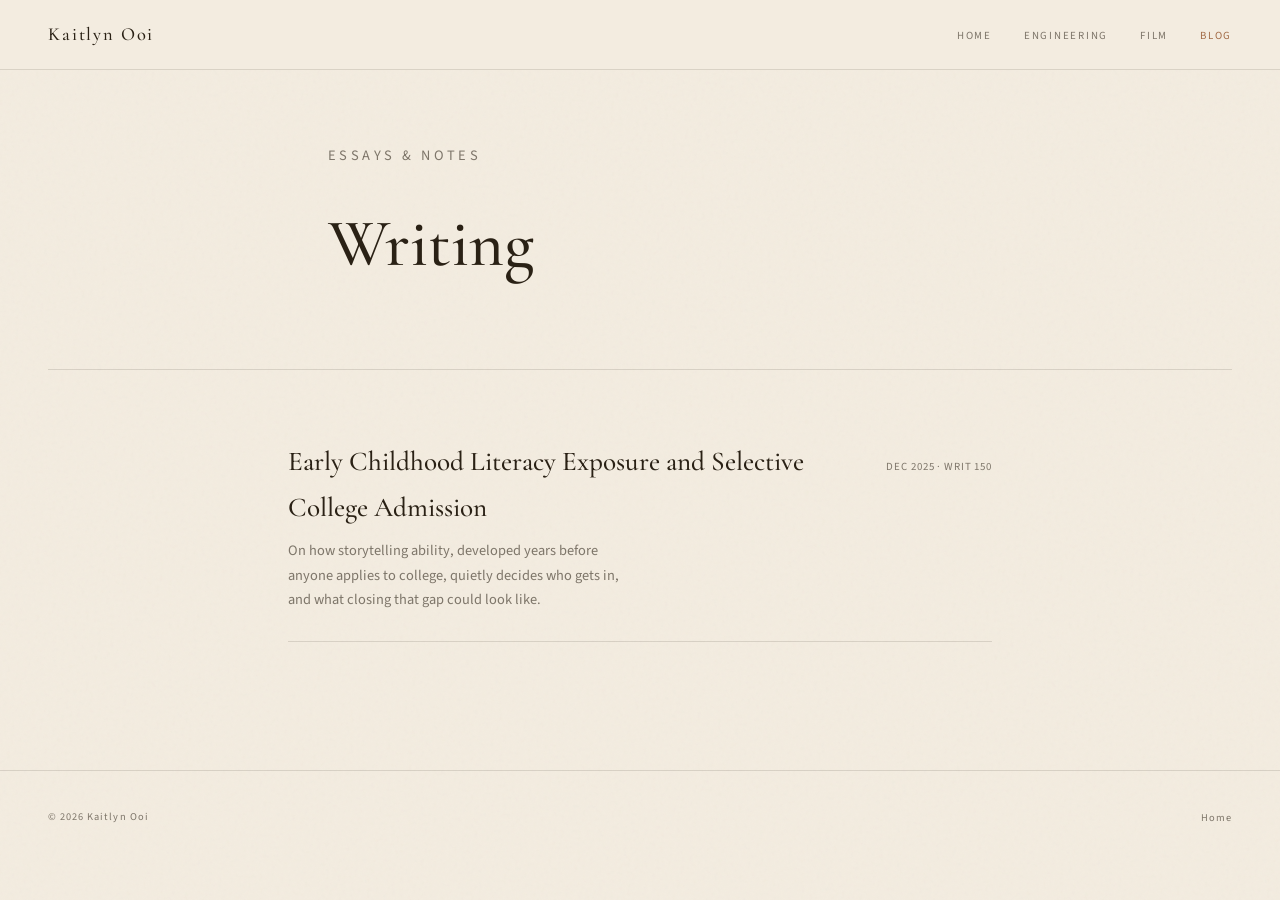
==== blog/index.html @ 4f5b2694 "Finish the round: full skills list, blog centering/sizing, tighter landing - Engineering: replaced t" ====
<!DOCTYPE html>
<html lang="en">
<head>
<meta charset="UTF-8">
<meta name="viewport" content="width=device-width, initial-scale=1.0">
<title>Kaitlyn Ooi — Blog</title>
<link rel="preconnect" href="https://fonts.googleapis.com">
<link href="https://fonts.googleapis.com/css2?family=Cormorant+Garamond:ital,wght@0,300;0,400;0,500;1,400&family=Source+Sans+3:wght@300;400;500;600&display=swap" rel="stylesheet">
<link rel="stylesheet" href="../css/style.css">
<style>
  main { position: relative; z-index: 1; min-height: calc(100vh - 130px); }

  .header { padding: 4.5rem 3rem 3rem; max-width: 720px; margin: 0 auto; }
  .header-label { font-size: 0.68rem; letter-spacing: 0.24em; text-transform: uppercase; color: var(--accent); margin-bottom: 1.1rem; }
  .header h1 { font-family: 'Cormorant Garamond', serif; font-size: clamp(2.8rem, 6vw, 4.2rem); font-weight: 500; margin-bottom: 1.2rem; }
  .header h1 em { font-style: italic; color: var(--accent); font-weight: 400; }
  .header p { font-size: 0.9rem; color: var(--muted); max-width: 480px; line-height: 1.9; }

  .divider { margin: 0 3rem; border: none; border-top: 1px solid var(--border); }

  .posts { padding: 2.5rem 3rem 4rem; max-width: 800px; margin: 0 auto; display: flex; flex-direction: column; }

  .post-row {
    display: flex; justify-content: space-between; align-items: baseline; gap: 1.5rem;
    padding: 1.8rem 0; border-bottom: 1px solid var(--border);
    text-decoration: none; color: var(--text); transition: opacity 0.2s, padding-left 0.2s;
  }
  .post-row:hover { opacity: 0.75; padding-left: 0.4rem; }
  .post-row-main { display: flex; flex-direction: column; gap: 0.5rem; }
  .post-row-title { font-family: 'Cormorant Garamond', serif; font-size: 1.7rem; font-weight: 500; }
  .post-row-excerpt { font-size: 0.9rem; color: var(--muted); line-height: 1.7; max-width: 50ch; }
  .post-row-meta { font-size: 0.68rem; letter-spacing: 0.08em; text-transform: uppercase; color: var(--muted); white-space: nowrap; }

  @media (max-width: 640px) {
    .header, .divider, .posts { padding-left: 1.5rem; padding-right: 1.5rem; }
    .divider { margin: 0; }
    .post-row { flex-direction: column; gap: 0.4rem; }
  }
</style>
</head>
<body>
<main>

  <nav class="site-nav">
    <a class="nav-name" href="../index.html">Kaitlyn Ooi</a>
    <ul class="nav-links">
      <li><a href="../index.html">Home</a></li>
      <li><a href="../engineering/index.html">Engineering</a></li>
      <li><a href="../film/index.html">Film</a></li>
      <li><a href="index.html" class="active">Blog</a></li>
    </ul>
  </nav>

  <div class="header">
    <p class="header-label">Essays &amp; Notes</p>
    <h1>Writing</h1>
  </div>

  <hr class="divider">

  <div class="posts">
    <a class="post-row" href="posts/early-childhood-literacy-and-college-admission.html">
      <span class="post-row-main">
        <span class="post-row-title">Early Childhood Literacy Exposure and Selective College Admission</span>
        <span class="post-row-excerpt">On how storytelling ability, developed years before anyone applies to college, quietly decides who gets in, and what closing that gap could look like.</span>
      </span>
      <span class="post-row-meta">Dec 2025 &middot; Writ 150</span>
    </a>
  </div>


</main>

<footer class="site-footer">
  <p>&copy; 2026 Kaitlyn Ooi</p>
  <ul class="footer-links">
    <li><a href="../index.html">Home</a></li>
  </ul>
</footer>

</body>
</html>
---- css/style.css ----
/* ============================================================
   Kaitlyn Ooi — shared theme
   Neutral beige / warm paper palette, one accent, no gradients.
   ============================================================ */

:root {
  --bg:        #f3ece0;
  --bg-alt:    #ece2cf;
  --surface:   #ece3d2;
  --border:    rgba(41, 33, 22, 0.13);
  --border-strong: rgba(41, 33, 22, 0.28);
  --text:      #2a2115;
  --muted:     rgba(42, 33, 21, 0.58);
  --muted-2:   rgba(42, 33, 21, 0.4);
  --accent:    #a26b46;
  --accent-soft: rgba(162, 107, 70, 0.1);
  --accent-line: rgba(162, 107, 70, 0.35);
  --nav-h: 4.4rem;
}

* , *::before, *::after { box-sizing: border-box; margin: 0; padding: 0; }

html { scroll-behavior: smooth; }

body {
  background: var(--bg);
  color: var(--text);
  font-family: 'Source Sans 3', sans-serif;
  font-weight: 400;
  line-height: 1.7;
  min-height: 100vh;
}

/* subtle paper grain, texture rather than a flat color */
body::before {
  content: '';
  position: fixed;
  inset: 0;
  background-image: url("data:image/svg+xml,%3Csvg viewBox='0 0 256 256' xmlns='http://www.w3.org/2000/svg'%3E%3Cfilter id='n'%3E%3CfeTurbulence type='fractalNoise' baseFrequency='0.85' numOctaves='3' stitchTiles='stitch'/%3E%3C/filter%3E%3Crect width='100%25' height='100%25' filter='url(%23n)' opacity='0.05'/%3E%3C/svg%3E");
  pointer-events: none;
  z-index: 0;
  opacity: 0.55;
}

a { color: inherit; }

/* ---------- Nav ---------- */
nav.site-nav {
  position: sticky;
  top: 0;
  z-index: 20;
  min-height: var(--nav-h);
  box-sizing: border-box;
  display: flex;
  flex-wrap: nowrap;
  justify-content: space-between;
  align-items: center;
  gap: 1.5rem;
  padding: 0 3rem;
  background: var(--bg);
  border-bottom: 1px solid var(--border);
}

.nav-name {
  font-family: 'Cormorant Garamond', serif;
  font-size: 1.15rem;
  font-weight: 500;
  letter-spacing: 0.1em;
  color: var(--text);
  text-decoration: none;
  white-space: nowrap;
  flex-shrink: 0;
}

.nav-links { display: flex; gap: 2rem; list-style: none; }

.nav-links a {
  font-size: 0.68rem;
  letter-spacing: 0.16em;
  text-transform: uppercase;
  color: var(--muted);
  text-decoration: none;
  transition: color 0.2s;
}

.nav-links a:hover { color: var(--text); }
.nav-links a.active { color: var(--accent); }

/* ---------- Buttons ---------- */
.btn {
  font-family: 'Source Sans 3', sans-serif;
  font-size: 0.65rem;
  font-weight: 400;
  letter-spacing: 0.16em;
  text-transform: uppercase;
  text-decoration: none;
  padding: 0.75rem 1.6rem;
  border: 1px solid var(--border-strong);
  color: var(--text);
  background: transparent;
  transition: border-color 0.2s, color 0.2s, background 0.2s;
  display: inline-flex;
  align-items: center;
  gap: 0.55rem;
  cursor: pointer;
}

.btn:hover { border-color: var(--accent); color: var(--accent); }

.btn.primary {
  border-color: var(--accent);
  color: var(--bg);
  background: var(--accent);
}

.btn.primary:hover { background: transparent; color: var(--accent); }

.btn svg {
  width: 12px; height: 12px;
  stroke: currentColor; fill: none;
  stroke-width: 1.5; stroke-linecap: round; stroke-linejoin: round;
}

/* ---------- Tags ---------- */
.tag {
  display: inline-block;
  font-size: 0.58rem;
  letter-spacing: 0.14em;
  text-transform: uppercase;
  color: var(--accent);
  background: var(--accent-soft);
  border: 1px solid var(--accent-line);
  padding: 0.28rem 0.7rem;
}

/* ---------- Footer ---------- */
footer.site-footer {
  position: relative;
  z-index: 2;
  border-top: 1px solid var(--border);
  padding: 2rem 3rem;
  display: flex;
  justify-content: space-between;
  align-items: center;
  flex-wrap: wrap;
  gap: 1rem;
}

footer.site-footer p { font-size: 0.65rem; letter-spacing: 0.1em; color: var(--muted); }

.footer-links { display: flex; gap: 1.5rem; list-style: none; }
.footer-links a {
  font-size: 0.65rem; letter-spacing: 0.1em;
  color: var(--muted); text-decoration: none; transition: color 0.2s;
}
.footer-links a:hover { color: var(--accent); }

@keyframes fadeUp {
  from { opacity: 0; transform: translateY(14px); }
  to   { opacity: 1; transform: translateY(0); }
}

:focus-visible {
  outline: 1px solid var(--accent);
  outline-offset: 3px;
}

@media (max-width: 640px) {
  nav.site-nav, footer.site-footer { padding-left: 1.5rem; padding-right: 1.5rem; }
  .nav-links { gap: 1.1rem; }
}
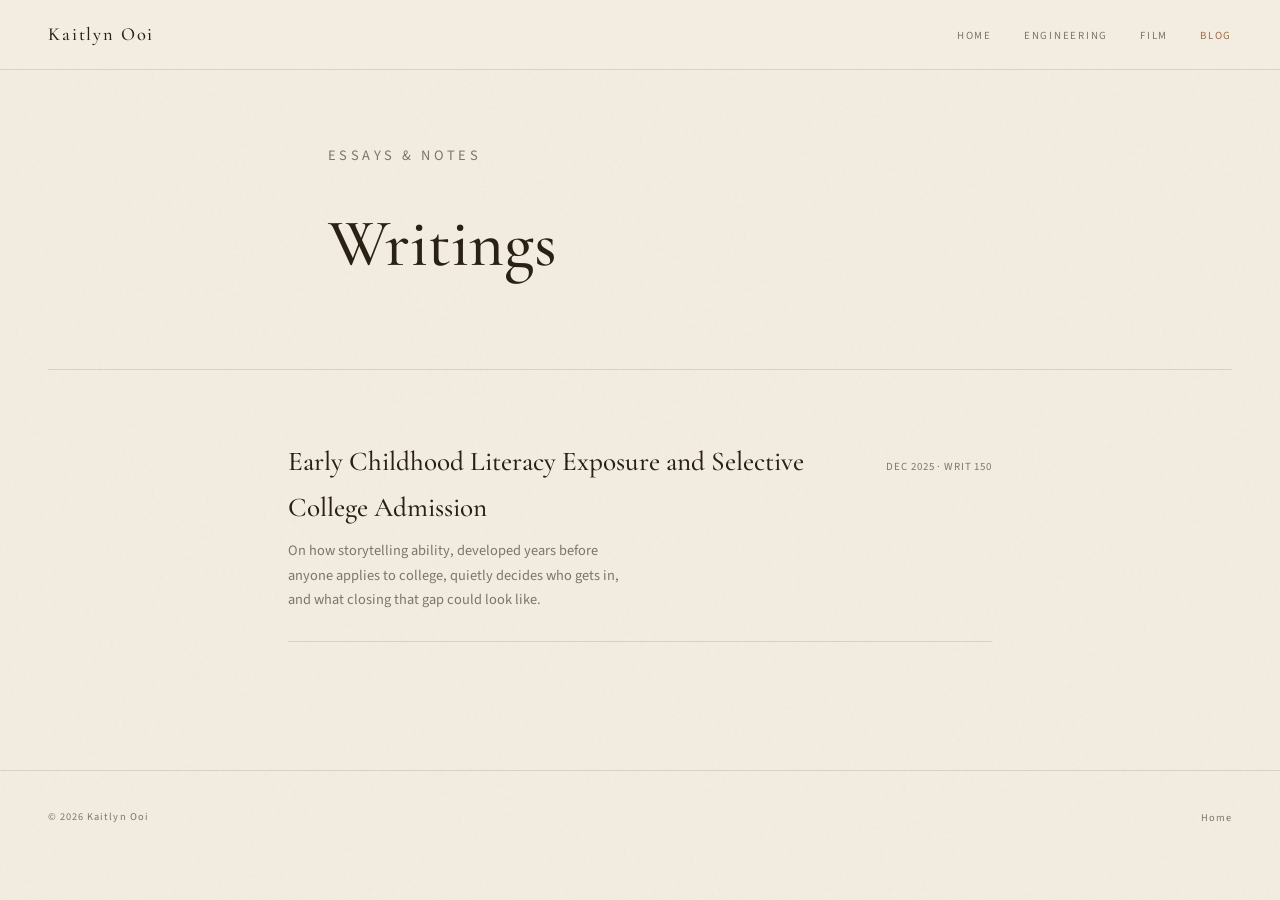
==== commit 8616e486: "Fix BTS carousel gap, blog heading, footer contact - Real bug: .bts-slide had a fixed height:380px w" ====
--- a/blog/index.html
+++ b/blog/index.html
@@ -53,7 +53,7 @@
 
   <div class="header">
     <p class="header-label">Essays &amp; Notes</p>
-    <h1>Writing</h1>
+    <h1>Writings</h1>
   </div>
 
   <hr class="divider">
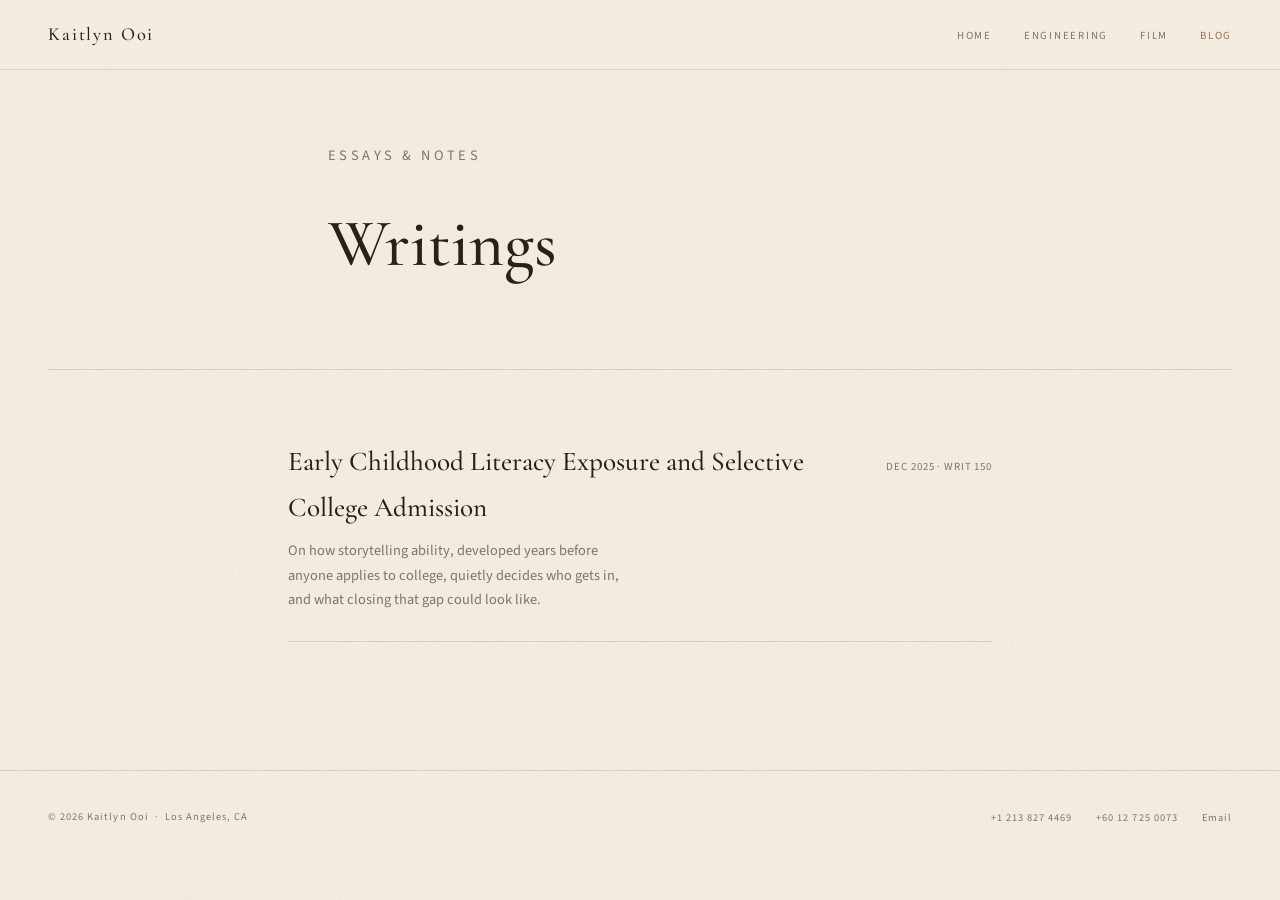
==== commit 094746f0: "Rebuild BTS marquee on real pixel math, standardize every footer The CSS-only marquee animated a per" ====
--- a/blog/index.html
+++ b/blog/index.html
@@ -72,9 +72,11 @@
 </main>
 
 <footer class="site-footer">
-  <p>&copy; 2026 Kaitlyn Ooi</p>
+  <p>&copy; 2026 Kaitlyn Ooi &nbsp;&middot;&nbsp; Los Angeles, CA</p>
   <ul class="footer-links">
-    <li><a href="../index.html">Home</a></li>
+    <li><a href="tel:+12138274469">+1 213 827 4469</a></li>
+    <li><a href="tel:+60127250073">+60 12 725 0073</a></li>
+    <li><a href="mailto:ooikaitlyn1004@gmail.com">Email</a></li>
   </ul>
 </footer>
 
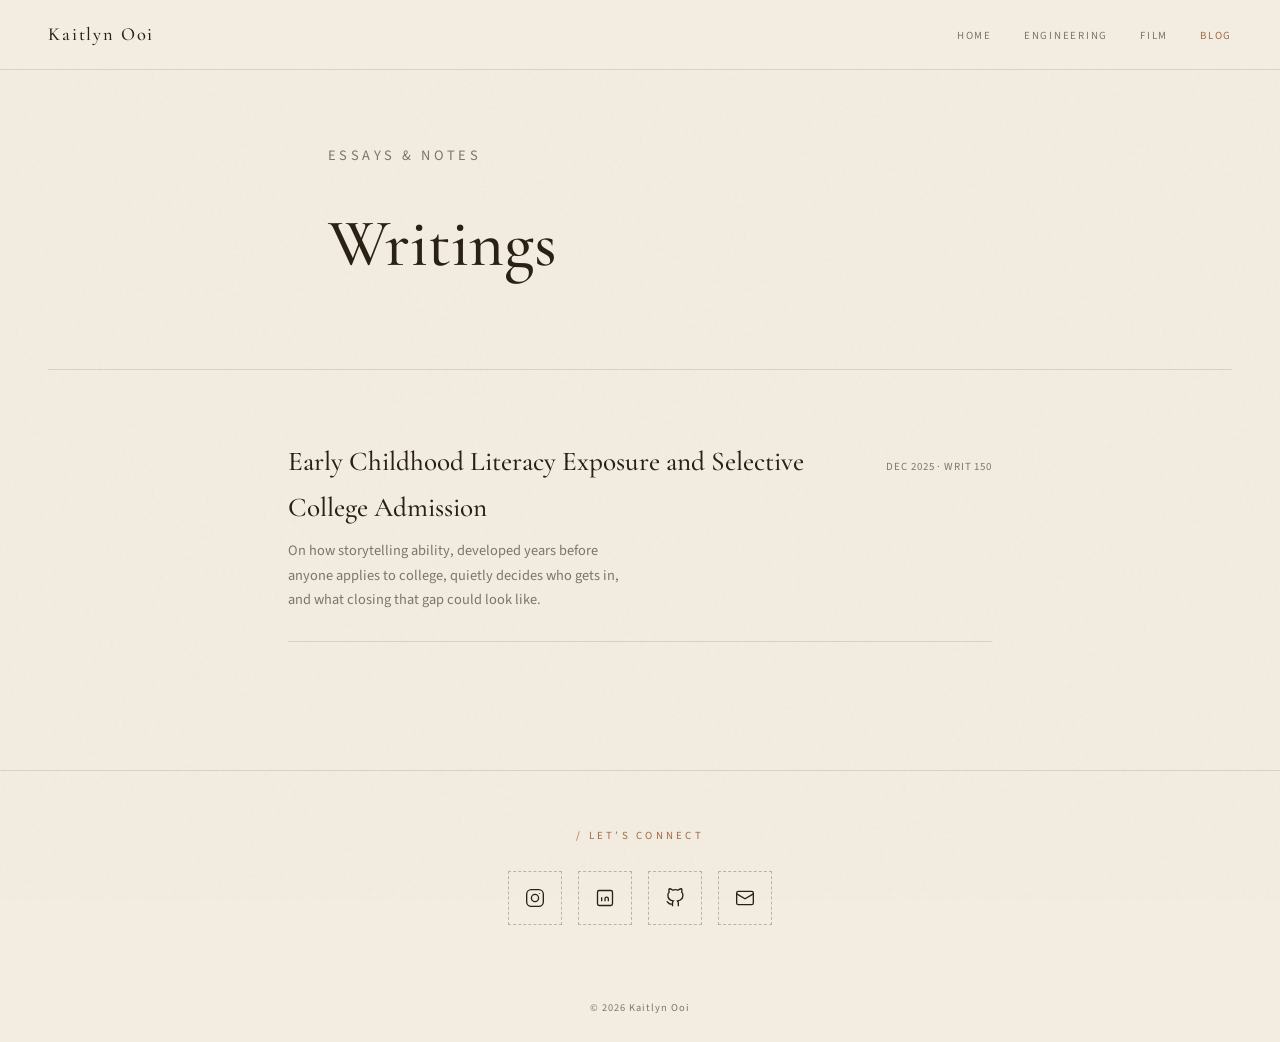
==== commit c12925b9: "Add a Let's Connect section, simplify footer to just the copyright line Replaced the mismatched foot" ====
--- a/blog/index.html
+++ b/blog/index.html
@@ -71,13 +71,26 @@
 
 </main>
 
+<section class="connect">
+  <p class="connect-label">/ Let&rsquo;s Connect</p>
+  <div class="connect-icons">
+    <a class="connect-icon" href="https://www.instagram.com/kaitlynooi_/" target="_blank" rel="noopener" aria-label="Instagram">
+      <svg viewBox="0 0 24 24"><rect x="2" y="2" width="20" height="20" rx="5.5"/><circle cx="12" cy="12" r="4.3"/><circle cx="17.3" cy="6.7" r="0.6" fill="currentColor" stroke="none"/></svg>
+    </a>
+    <a class="connect-icon" href="https://www.linkedin.com/in/kaitlyn-ooi/" target="_blank" rel="noopener" aria-label="LinkedIn">
+      <svg viewBox="0 0 24 24"><rect x="3" y="3" width="18" height="18" rx="2"/><path d="M8 11v5M8 8v.01M12 16v-3a2 2 0 1 1 4 0v3M12 13v3"/></svg>
+    </a>
+    <a class="connect-icon" href="https://github.com/KaitlynOoi" target="_blank" rel="noopener" aria-label="GitHub">
+      <svg viewBox="0 0 24 24"><path d="M9 19c-5 1.5-5-2.5-7-3m14 6v-3.87a3.37 3.37 0 0 0-.94-2.61c3.14-.35 6.44-1.54 6.44-7A5.44 5.44 0 0 0 20 4.77 5.07 5.07 0 0 0 19.91 1S18.73.65 16 2.48a13.38 13.38 0 0 0-7 0C6.27.65 5.09 1 5.09 1A5.07 5.07 0 0 0 5 4.77a5.44 5.44 0 0 0-1.5 3.78c0 5.42 3.3 6.61 6.44 7A3.37 3.37 0 0 0 9 18.13V22"/></svg>
+    </a>
+    <a class="connect-icon" href="mailto:ooikaitlyn1004@gmail.com" aria-label="Email">
+      <svg viewBox="0 0 24 24"><rect x="2" y="4" width="20" height="16" rx="2"/><path d="M2 7l10 6 10-6"/></svg>
+    </a>
+  </div>
+</section>
+
 <footer class="site-footer">
-  <p>&copy; 2026 Kaitlyn Ooi &nbsp;&middot;&nbsp; Los Angeles, CA</p>
-  <ul class="footer-links">
-    <li><a href="tel:+12138274469">+1 213 827 4469</a></li>
-    <li><a href="tel:+60127250073">+60 12 725 0073</a></li>
-    <li><a href="mailto:ooikaitlyn1004@gmail.com">Email</a></li>
-  </ul>
+  <p>&copy; 2026 Kaitlyn Ooi</p>
 </footer>
 
 </body>
--- a/css/style.css
+++ b/css/style.css
@@ -133,27 +133,62 @@
   padding: 0.28rem 0.7rem;
 }
 
+/* ---------- Let's Connect ---------- */
+.connect {
+  position: relative;
+  z-index: 2;
+  padding: 3.5rem 3rem 3rem;
+  text-align: center;
+  border-top: 1px solid var(--border);
+}
+
+.connect-label {
+  font-size: 0.68rem;
+  letter-spacing: 0.3em;
+  text-transform: uppercase;
+  color: var(--accent);
+  margin-bottom: 1.6rem;
+}
+
+.connect-icons {
+  display: flex;
+  justify-content: center;
+  gap: 1rem;
+}
+
+.connect-icon {
+  width: 54px;
+  height: 54px;
+  display: flex;
+  align-items: center;
+  justify-content: center;
+  border: 1px dashed var(--border-strong);
+  color: var(--text);
+  text-decoration: none;
+  transition: border-color 0.2s, color 0.2s, background 0.2s, border-style 0.2s;
+}
+
+.connect-icon:hover {
+  border-color: var(--accent);
+  border-style: solid;
+  color: var(--accent);
+  background: var(--accent-soft);
+}
+
+.connect-icon svg {
+  width: 20px; height: 20px;
+  stroke: currentColor; fill: none; stroke-width: 1.6;
+}
+
 /* ---------- Footer ---------- */
 footer.site-footer {
   position: relative;
   z-index: 2;
-  border-top: 1px solid var(--border);
-  padding: 2rem 3rem;
-  display: flex;
-  justify-content: space-between;
-  align-items: center;
-  flex-wrap: wrap;
-  gap: 1rem;
+  padding: 1.6rem 3rem;
+  text-align: center;
 }
 
 footer.site-footer p { font-size: 0.65rem; letter-spacing: 0.1em; color: var(--muted); }
-
-.footer-links { display: flex; gap: 1.5rem; list-style: none; }
-.footer-links a {
-  font-size: 0.65rem; letter-spacing: 0.1em;
-  color: var(--muted); text-decoration: none; transition: color 0.2s;
-}
-.footer-links a:hover { color: var(--accent); }
 
 @keyframes fadeUp {
   from { opacity: 0; transform: translateY(14px); }
@@ -166,6 +201,8 @@
 }
 
 @media (max-width: 640px) {
-  nav.site-nav, footer.site-footer { padding-left: 1.5rem; padding-right: 1.5rem; }
+  nav.site-nav, footer.site-footer, .connect { padding-left: 1.5rem; padding-right: 1.5rem; }
   .nav-links { gap: 1.1rem; }
-}
+  .connect-icon { width: 46px; height: 46px; }
+  .connect-icons { gap: 0.7rem; }
+}
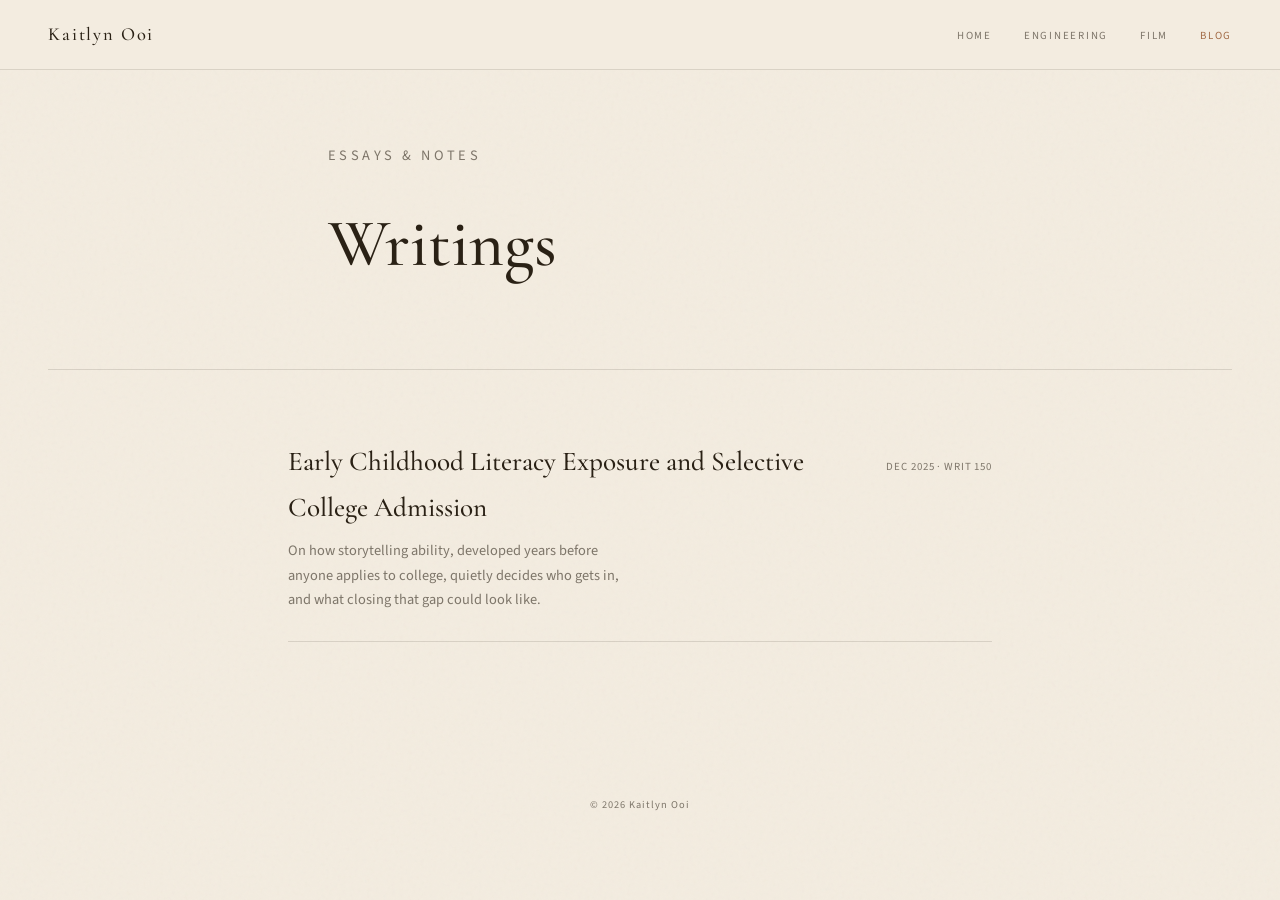
==== commit 14ab3b28: "Remove the Let's Connect section per feedback, keep the simple footer line" ====
--- a/blog/index.html
+++ b/blog/index.html
@@ -71,24 +71,6 @@
 
 </main>
 
-<section class="connect">
-  <p class="connect-label">/ Let&rsquo;s Connect</p>
-  <div class="connect-icons">
-    <a class="connect-icon" href="https://www.instagram.com/kaitlynooi_/" target="_blank" rel="noopener" aria-label="Instagram">
-      <svg viewBox="0 0 24 24"><rect x="2" y="2" width="20" height="20" rx="5.5"/><circle cx="12" cy="12" r="4.3"/><circle cx="17.3" cy="6.7" r="0.6" fill="currentColor" stroke="none"/></svg>
-    </a>
-    <a class="connect-icon" href="https://www.linkedin.com/in/kaitlyn-ooi/" target="_blank" rel="noopener" aria-label="LinkedIn">
-      <svg viewBox="0 0 24 24"><rect x="3" y="3" width="18" height="18" rx="2"/><path d="M8 11v5M8 8v.01M12 16v-3a2 2 0 1 1 4 0v3M12 13v3"/></svg>
-    </a>
-    <a class="connect-icon" href="https://github.com/KaitlynOoi" target="_blank" rel="noopener" aria-label="GitHub">
-      <svg viewBox="0 0 24 24"><path d="M9 19c-5 1.5-5-2.5-7-3m14 6v-3.87a3.37 3.37 0 0 0-.94-2.61c3.14-.35 6.44-1.54 6.44-7A5.44 5.44 0 0 0 20 4.77 5.07 5.07 0 0 0 19.91 1S18.73.65 16 2.48a13.38 13.38 0 0 0-7 0C6.27.65 5.09 1 5.09 1A5.07 5.07 0 0 0 5 4.77a5.44 5.44 0 0 0-1.5 3.78c0 5.42 3.3 6.61 6.44 7A3.37 3.37 0 0 0 9 18.13V22"/></svg>
-    </a>
-    <a class="connect-icon" href="mailto:ooikaitlyn1004@gmail.com" aria-label="Email">
-      <svg viewBox="0 0 24 24"><rect x="2" y="4" width="20" height="16" rx="2"/><path d="M2 7l10 6 10-6"/></svg>
-    </a>
-  </div>
-</section>
-
 <footer class="site-footer">
   <p>&copy; 2026 Kaitlyn Ooi</p>
 </footer>
--- a/css/style.css
+++ b/css/style.css
@@ -133,53 +133,6 @@
   padding: 0.28rem 0.7rem;
 }
 
-/* ---------- Let's Connect ---------- */
-.connect {
-  position: relative;
-  z-index: 2;
-  padding: 3.5rem 3rem 3rem;
-  text-align: center;
-  border-top: 1px solid var(--border);
-}
-
-.connect-label {
-  font-size: 0.68rem;
-  letter-spacing: 0.3em;
-  text-transform: uppercase;
-  color: var(--accent);
-  margin-bottom: 1.6rem;
-}
-
-.connect-icons {
-  display: flex;
-  justify-content: center;
-  gap: 1rem;
-}
-
-.connect-icon {
-  width: 54px;
-  height: 54px;
-  display: flex;
-  align-items: center;
-  justify-content: center;
-  border: 1px dashed var(--border-strong);
-  color: var(--text);
-  text-decoration: none;
-  transition: border-color 0.2s, color 0.2s, background 0.2s, border-style 0.2s;
-}
-
-.connect-icon:hover {
-  border-color: var(--accent);
-  border-style: solid;
-  color: var(--accent);
-  background: var(--accent-soft);
-}
-
-.connect-icon svg {
-  width: 20px; height: 20px;
-  stroke: currentColor; fill: none; stroke-width: 1.6;
-}
-
 /* ---------- Footer ---------- */
 footer.site-footer {
   position: relative;
@@ -201,8 +154,6 @@
 }
 
 @media (max-width: 640px) {
-  nav.site-nav, footer.site-footer, .connect { padding-left: 1.5rem; padding-right: 1.5rem; }
+  nav.site-nav, footer.site-footer { padding-left: 1.5rem; padding-right: 1.5rem; }
   .nav-links { gap: 1.1rem; }
-  .connect-icon { width: 46px; height: 46px; }
-  .connect-icons { gap: 0.7rem; }
 }
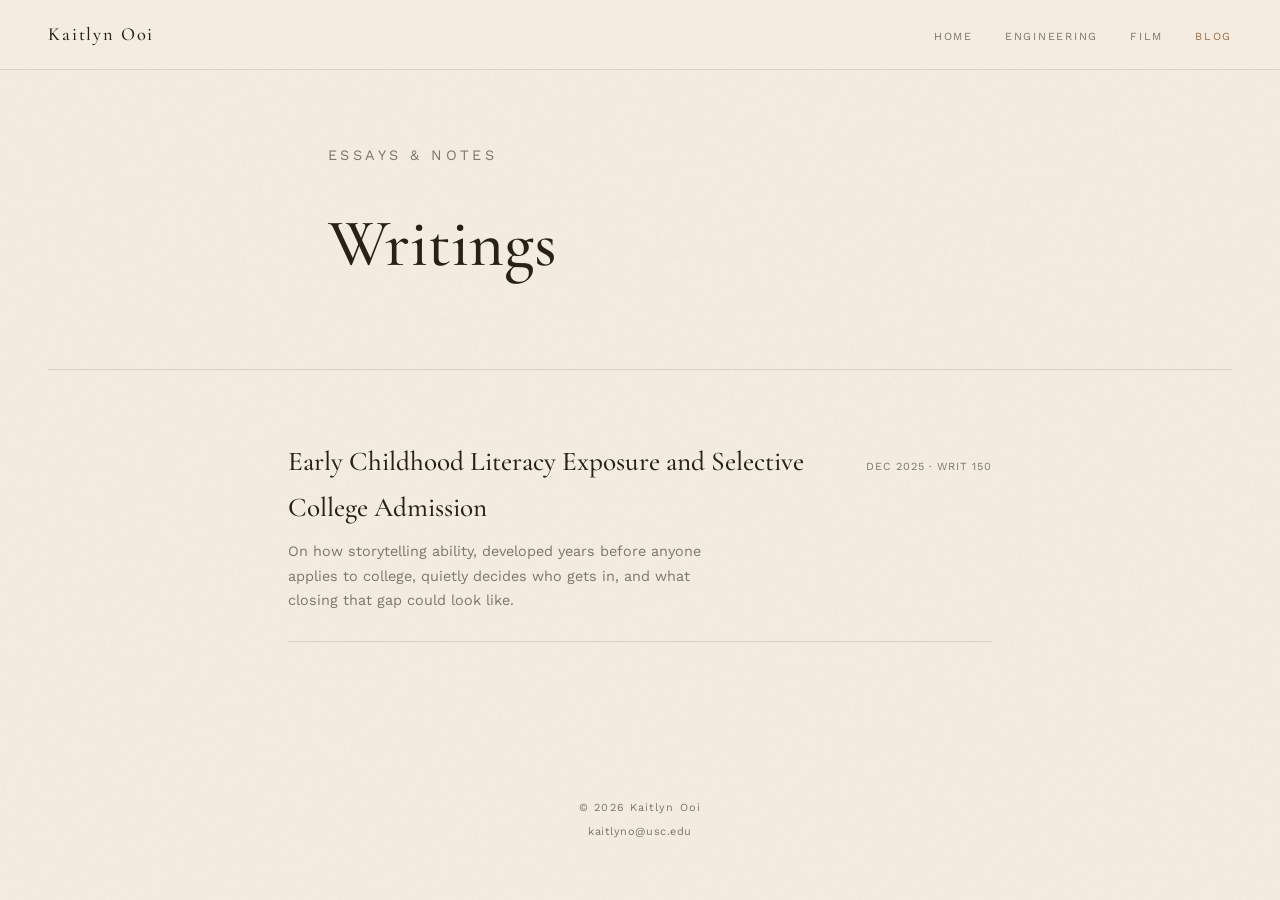
==== commit 6cd767d5: "Add footer email, bump paragraph sizes, switch body font, fix name color - Footer: added kaitlyno@us" ====
--- a/blog/index.html
+++ b/blog/index.html
@@ -5,7 +5,7 @@
 <meta name="viewport" content="width=device-width, initial-scale=1.0">
 <title>Kaitlyn Ooi — Blog</title>
 <link rel="preconnect" href="https://fonts.googleapis.com">
-<link href="https://fonts.googleapis.com/css2?family=Cormorant+Garamond:ital,wght@0,300;0,400;0,500;1,400&family=Source+Sans+3:wght@300;400;500;600&display=swap" rel="stylesheet">
+<link href="https://fonts.googleapis.com/css2?family=Cormorant+Garamond:ital,wght@0,300;0,400;0,500;1,400&family=Work+Sans:wght@300;400;500;600&display=swap" rel="stylesheet">
 <link rel="stylesheet" href="../css/style.css">
 <style>
   main { position: relative; z-index: 1; min-height: calc(100vh - 130px); }
@@ -73,6 +73,7 @@
 
 <footer class="site-footer">
   <p>&copy; 2026 Kaitlyn Ooi</p>
+  <a class="footer-email" href="mailto:kaitlyno@usc.edu">kaitlyno@usc.edu</a>
 </footer>
 
 </body>
--- a/css/style.css
+++ b/css/style.css
@@ -25,7 +25,7 @@
 body {
   background: var(--bg);
   color: var(--text);
-  font-family: 'Source Sans 3', sans-serif;
+  font-family: 'Work Sans', sans-serif;
   font-weight: 400;
   line-height: 1.7;
   min-height: 100vh;
@@ -88,7 +88,7 @@
 
 /* ---------- Buttons ---------- */
 .btn {
-  font-family: 'Source Sans 3', sans-serif;
+  font-family: 'Work Sans', sans-serif;
   font-size: 0.65rem;
   font-weight: 400;
   letter-spacing: 0.16em;
@@ -137,11 +137,24 @@
 footer.site-footer {
   position: relative;
   z-index: 2;
-  padding: 1.6rem 3rem;
+  padding: 1.8rem 3rem;
   text-align: center;
+  display: flex;
+  flex-direction: column;
+  align-items: center;
+  gap: 0.35rem;
 }
 
-footer.site-footer p { font-size: 0.65rem; letter-spacing: 0.1em; color: var(--muted); }
+footer.site-footer p { font-size: 0.68rem; letter-spacing: 0.1em; color: var(--muted); }
+
+.footer-email {
+  font-size: 0.68rem;
+  letter-spacing: 0.05em;
+  color: var(--muted);
+  text-decoration: none;
+  transition: color 0.2s;
+}
+.footer-email:hover { color: var(--accent); }
 
 @keyframes fadeUp {
   from { opacity: 0; transform: translateY(14px); }
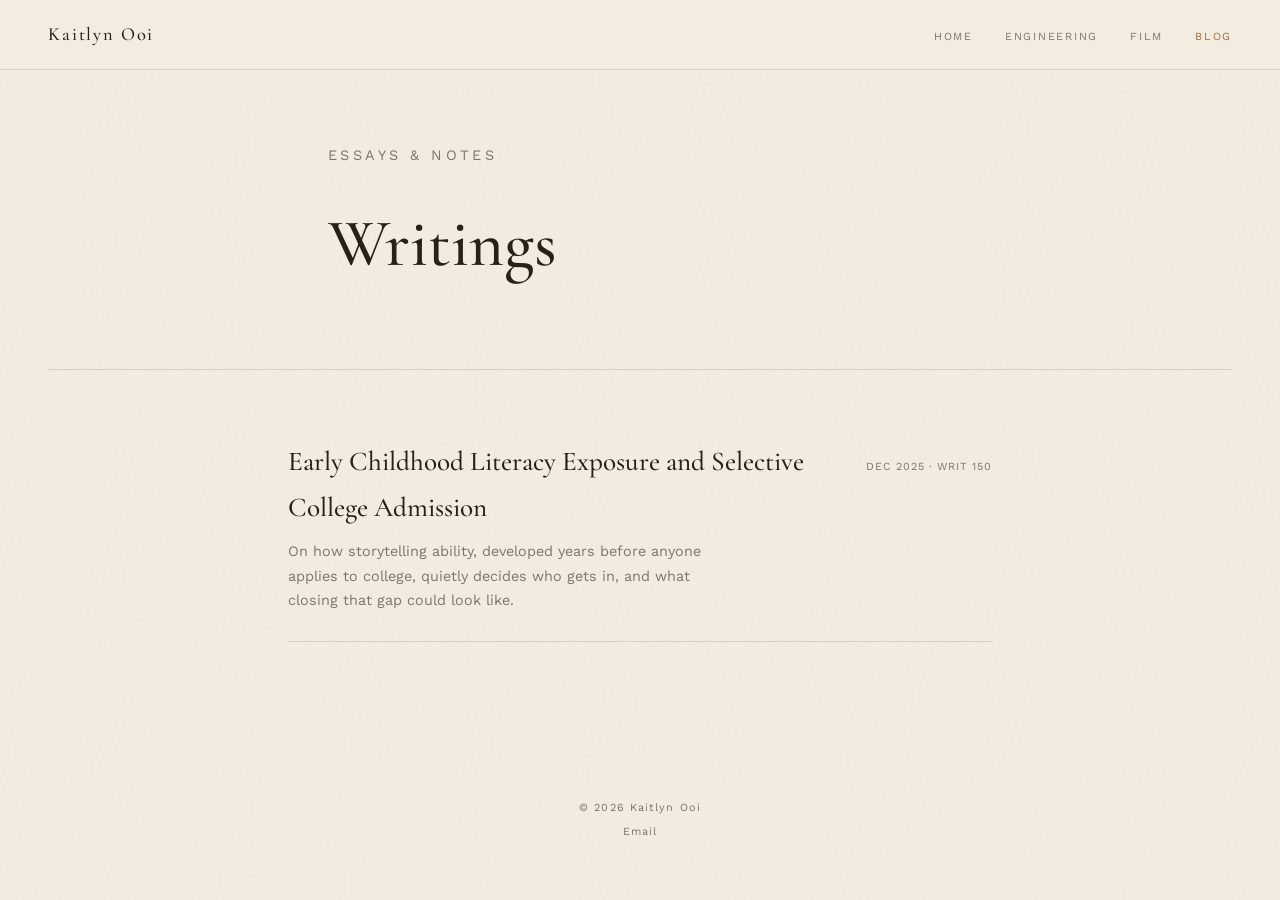
==== commit f1a30004: "Footer email as plain "Email" link, unify Kaitlyn Ooi heading style - Footer link now reads "Email" " ====
--- a/blog/index.html
+++ b/blog/index.html
@@ -73,7 +73,7 @@
 
 <footer class="site-footer">
   <p>&copy; 2026 Kaitlyn Ooi</p>
-  <a class="footer-email" href="mailto:kaitlyno@usc.edu">kaitlyno@usc.edu</a>
+  <a class="footer-email" href="mailto:kaitlyno@usc.edu">Email</a>
 </footer>
 
 </body>
--- a/css/style.css
+++ b/css/style.css
@@ -149,7 +149,7 @@
 
 .footer-email {
   font-size: 0.68rem;
-  letter-spacing: 0.05em;
+  letter-spacing: 0.1em;
   color: var(--muted);
   text-decoration: none;
   transition: color 0.2s;
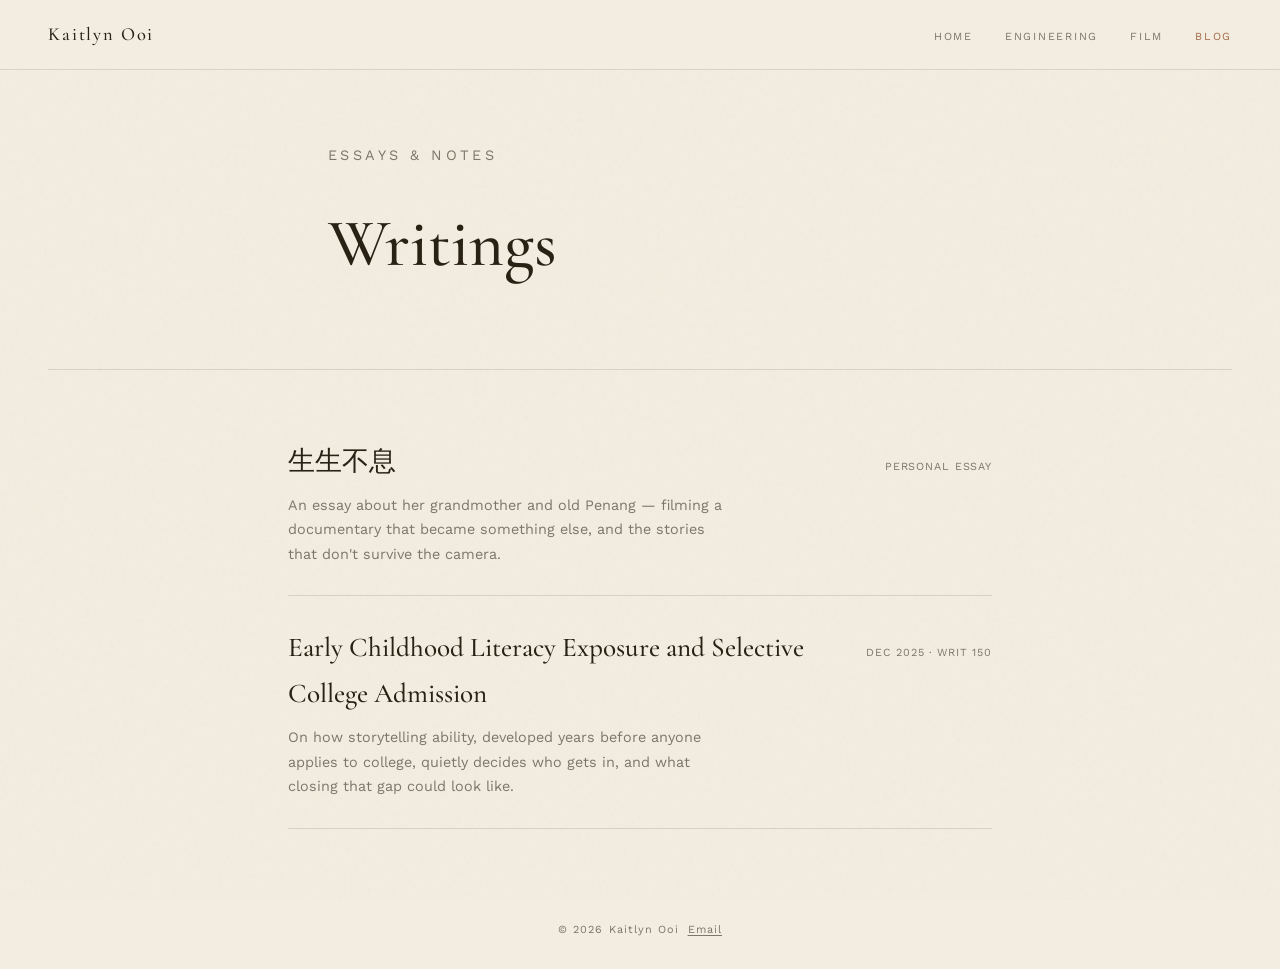
==== commit ebcc71b1: "Add essay 生生不息 to writings section Co-Authored-By: Claude Sonnet 5 <noreply@anthropic.com>" ====
--- a/blog/index.html
+++ b/blog/index.html
@@ -59,6 +59,13 @@
   <hr class="divider">
 
   <div class="posts">
+    <a class="post-row" href="posts/sheng-sheng-bu-xi.html">
+      <span class="post-row-main">
+        <span class="post-row-title">生生不息</span>
+        <span class="post-row-excerpt">An essay about her grandmother and old Penang — filming a documentary that became something else, and the stories that don't survive the camera.</span>
+      </span>
+      <span class="post-row-meta">Personal Essay</span>
+    </a>
     <a class="post-row" href="posts/early-childhood-literacy-and-college-admission.html">
       <span class="post-row-main">
         <span class="post-row-title">Early Childhood Literacy Exposure and Selective College Admission</span>
--- a/css/style.css
+++ b/css/style.css
@@ -138,11 +138,11 @@
   position: relative;
   z-index: 2;
   padding: 1.8rem 3rem;
-  text-align: center;
   display: flex;
-  flex-direction: column;
-  align-items: center;
-  gap: 0.35rem;
+  flex-direction: row;
+  justify-content: center;
+  align-items: baseline;
+  gap: 0.5rem;
 }
 
 footer.site-footer p { font-size: 0.68rem; letter-spacing: 0.1em; color: var(--muted); }
@@ -151,7 +151,8 @@
   font-size: 0.68rem;
   letter-spacing: 0.1em;
   color: var(--muted);
-  text-decoration: none;
+  text-decoration: underline;
+  text-underline-offset: 2px;
   transition: color 0.2s;
 }
 .footer-email:hover { color: var(--accent); }
